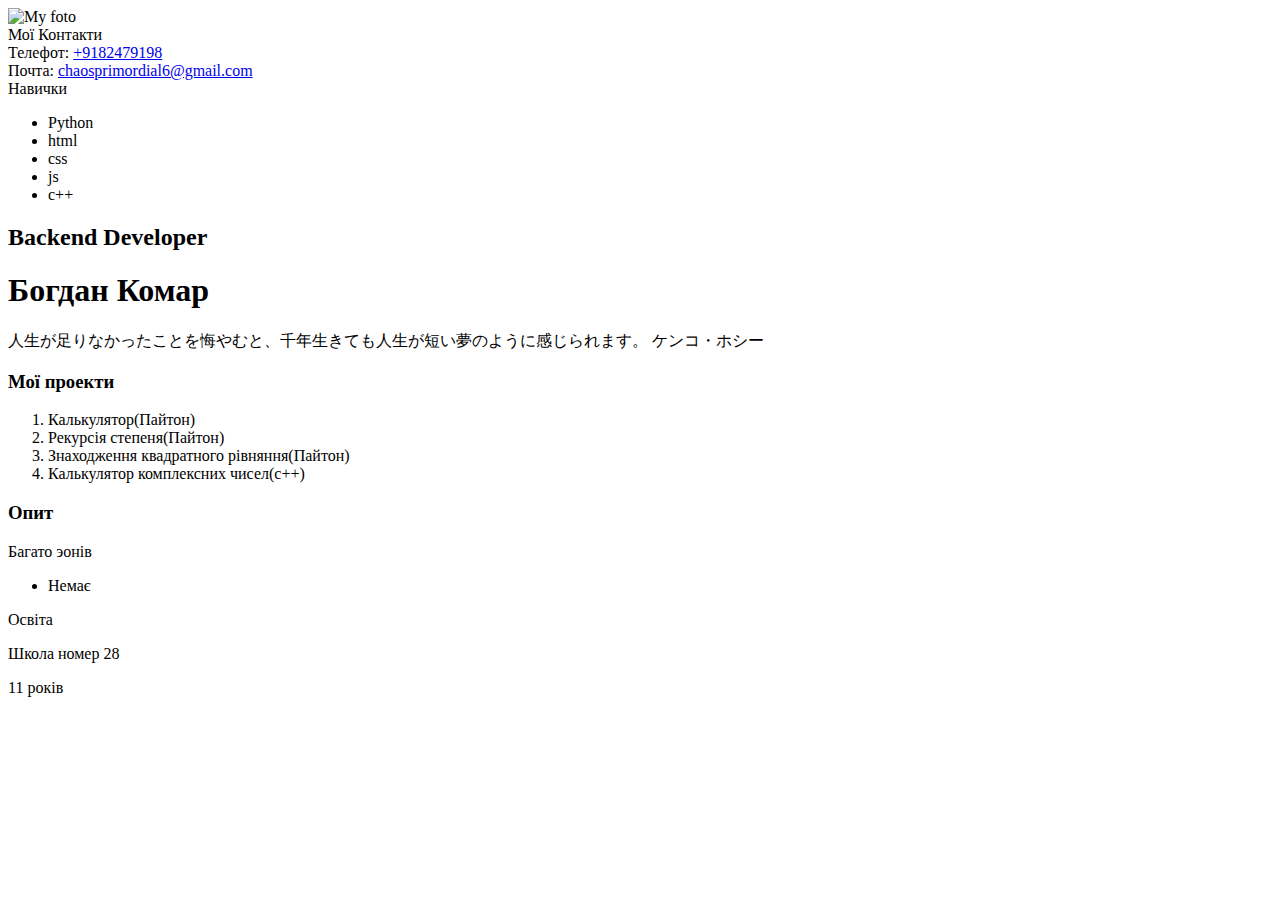
==== index.html @ e699c07f "Add files via upload" ====
<head>
  <meta charset="UTF-8" />
  <meta http-equiv="X-UA-Compatible" content="IE=edge" />
  <meta name="viewport" content="width=device-width, initial-scale=1.0" />
  <link
    href="https://fonts.googleapis.com/css?family=Montserrat:100,200,300,regular,500,600,700,800,900,100italic,200italic,300italic,italic,500italic,600italic,700italic,800italic,900italic"
    rel="stylesheet"
  />
  <link href="style.css" rel="stylesheet" type="text/css" />
  <title>Резюме</title>
</head>
<body>
  <div class="wrapper">
    <div class="sidebar">
      <div class="sidebar__my-photo">
        <img src="img.jpg" alt="My foto" />
      </div>
      <div class="sidebar__contacts contacts-sidebar">
        <label class="contacts-sidebar__label">Мої Контакти</label>
        <div class="contacts-sidebar__item">
          <span>Телефот:</span>
          <a href="tel:123" class="contacts-sidebar__number">+9182479198</a>
        </div>
        <div class="contacts-sidebar__item">
          <span>Почта:</span>
          <a
            href="mailto:chaosprimordial6@gmail.com"
            class="contacts-sidebar__email"
            >chaosprimordial6@gmail.com
          </a>
        </div>
      </div>
      <div class="sidebar__tech-skills tech-skills-sidebar">
        <label class="tech-skills-sidebar__label">Навички</label>
        <ul class="tech-skills-sidebar__list">
          <li class="tech-skills-sidebar__item">Python</li>
          <li class="tech-skills-sidebar__item">html</li>
          <li class="tech-skills-sidebar__item">css</li>
          <li class="tech-skills-sidebar__item">js</li>
          <li class="tech-skills-sidebar__item">c++</li>
        </ul>
      </div>
    </div>
    <div class="main">
      <div class="main__about-me about-me-main">
        <h2 class="about-me-main__profession">Backend Developer</h2>
        <h1 class="about-me-main__name">Богдан Комар</h1>
        <p class="about-me-main__descr">
          人生が足りなかったことを悔やむと、千年生きても人生が短い夢のように感じられます。 ケンコ・ホシー
        </p>
      </div>
      <div class="main__projects projects-main">
        <h3 class="projects-main__title">Мої проекти</h3>
        <ol class="projects-main__list">
          <li class="projects-main__item">Калькулятор(Пайтон)</li>
          <li class="projects-main__item">Рекурсія степеня(Пайтон)</li>
          <li class="projects-main__item">Знаходження квадратного рівняння(Пайтон)</li>
          <li class="projects-main__item">Калькулятор комплексних чисел(c++)</li>
        </ol>
      </div>
      <div class="main__work-experience work-experience-main">
        <h3 class="work-experience-main__title">Опит</h3>
        <div class="work-experience-main__place">
          <div class="work-experience-main__position">
            
          </div>
          <p class="work-experience-main__period">Багато эонів</p>
          <ul class="work-experience-main__list">
            <li class="work-experience-main__item">Немає</li>
          </ul>
        </div>
      <div class="main__education education-main">
        <div class="education-main__title">Освіта</div>
        <p class="education-main__period">Школа номер 28</p>
        <div class="education-main__position">11 років</div>
      </div>
    </div>
  </div>
</body>
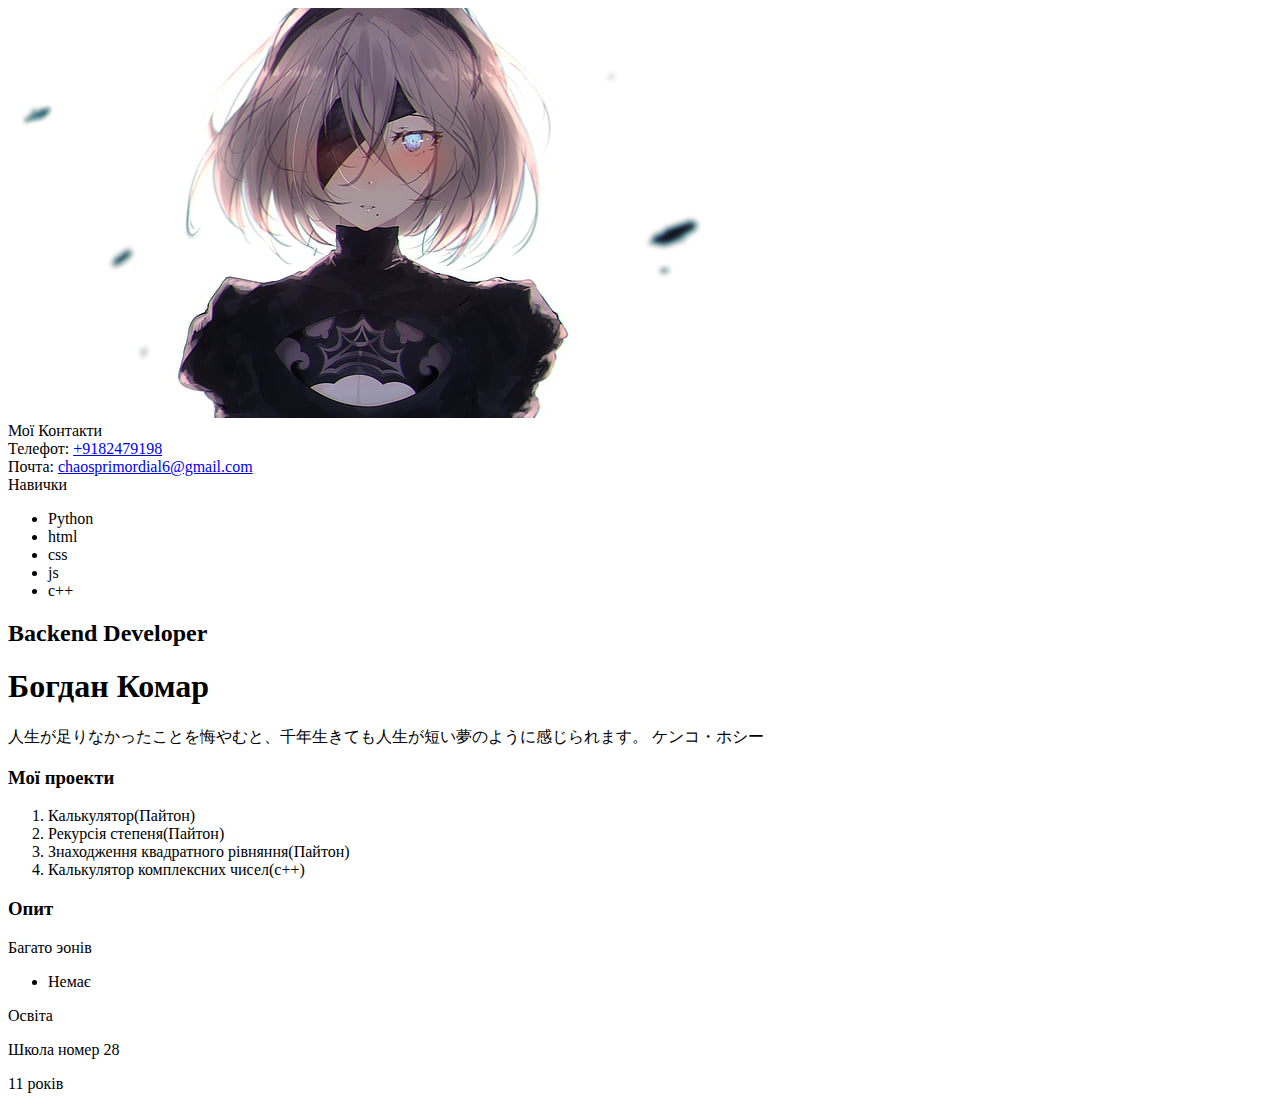
==== commit 02740db8: "Update index.html" ====
--- a/index.html
+++ b/index.html
@@ -1,3 +1,5 @@
+<!DOCTYPE html>
+<html>
 <head>
   <meta charset="UTF-8" />
   <meta http-equiv="X-UA-Compatible" content="IE=edge" />
@@ -77,3 +79,4 @@
     </div>
   </div>
 </body>
+  </html>
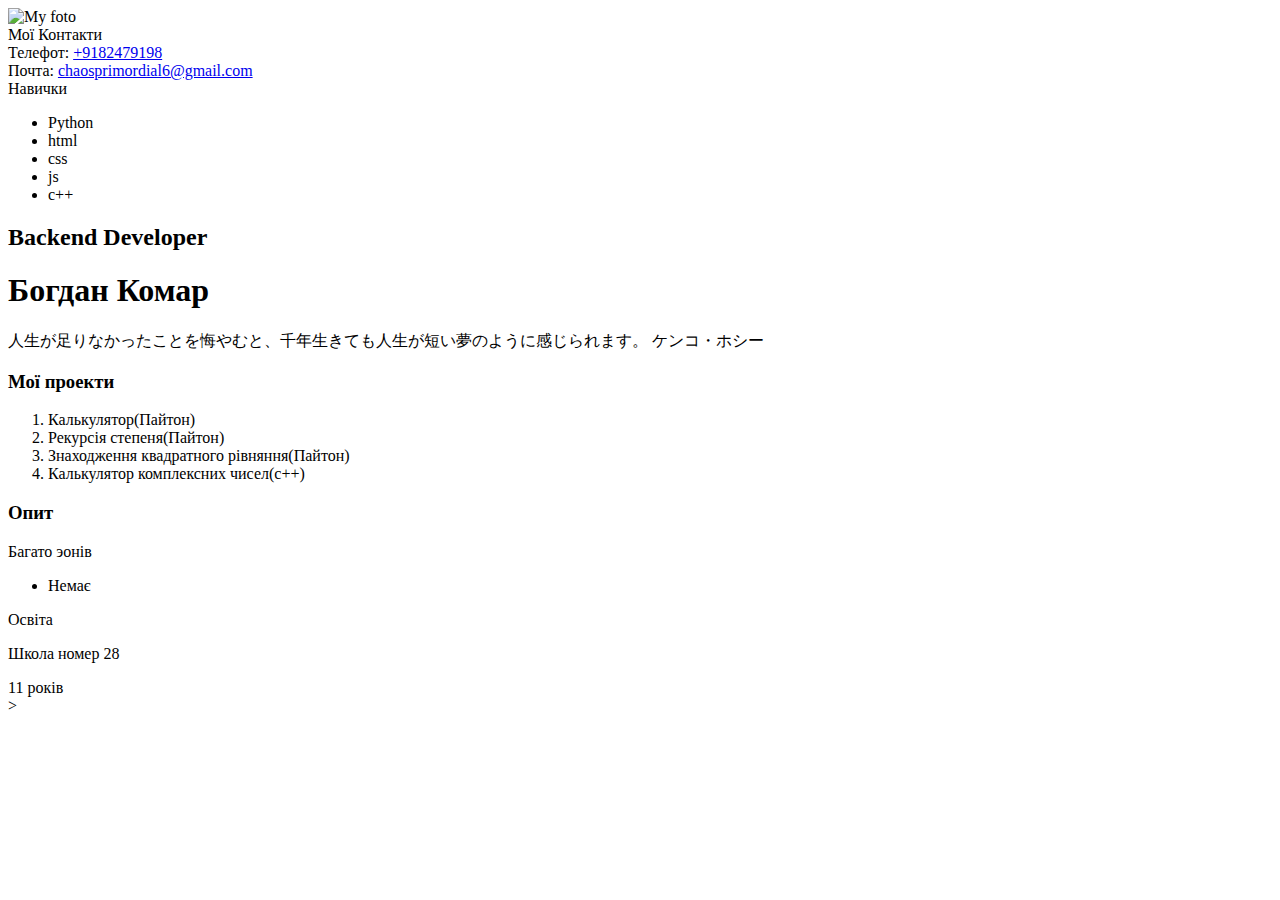
==== commit b4ffa583: "Add files via upload" ====
--- a/index.html
+++ b/index.html
@@ -79,4 +79,4 @@
     </div>
   </div>
 </body>
-  </html>
+</html>>
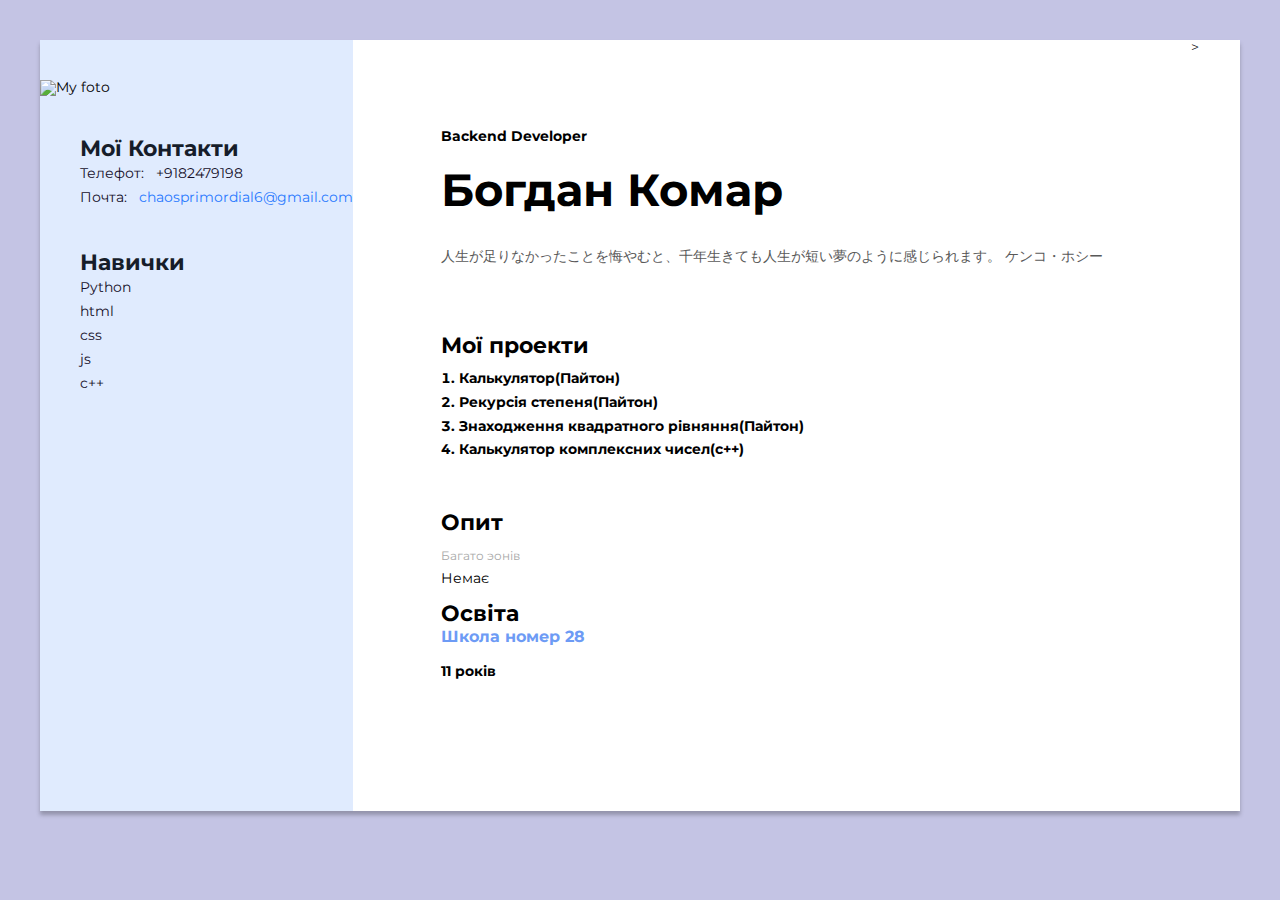
==== commit e1fd9083: "Add files via upload" ====
--- a/index.html
+++ b/index.html
@@ -8,7 +8,7 @@
     href="https://fonts.googleapis.com/css?family=Montserrat:100,200,300,regular,500,600,700,800,900,100italic,200italic,300italic,italic,500italic,600italic,700italic,800italic,900italic"
     rel="stylesheet"
   />
-  <link href="style.css" rel="stylesheet" type="text/css" />
+  <link href="css/style.css" rel="stylesheet" type="text/css" />
   <title>Резюме</title>
 </head>
 <body>
--- a/css/style.css
+++ b/css/style.css
@@ -0,0 +1,275 @@
+* {
+  padding: 0;
+  margin: 0;
+  border: 0;
+}
+*,
+*:before,
+*:after {
+  -moz-box-sizing: border-box;
+  -webkit-box-sizing: border-box;
+  box-sizing: border-box;
+}
+:focus,
+:active {
+  outline: none;
+}
+a:focus,
+a:active {
+  outline: none;
+}
+
+nav,
+footer,
+header,
+aside {
+  display: block;
+}
+
+html,
+body {
+  height: 100%;
+  width: 100%;
+  font-size: 100%;
+  line-height: 1;
+  font-size: 14px;
+  -ms-text-size-adjust: 100%;
+  -moz-text-size-adjust: 100%;
+  -webkit-text-size-adjust: 100%;
+}
+input,
+button,
+textarea {
+  font-family: inherit;
+}
+
+input::-ms-clear {
+  display: none;
+}
+button {
+  cursor: pointer;
+}
+button::-moz-focus-inner {
+  padding: 0;
+  border: 0;
+}
+a,
+a:visited {
+  text-decoration: none;
+}
+a:hover {
+  text-decoration: none;
+}
+ul li {
+  list-style: none;
+}
+img {
+  vertical-align: top;
+}
+
+h1,
+h2,
+h3,
+h4,
+h5,
+h6 {
+  font-size: inherit;
+  font-weight: 400;
+}
+
+
+body {
+  font-family: "Montserrat";
+  background-color: #c4c4e4;
+  padding: 40px;
+}
+
+.wrapper {
+  display: flex;
+  background: #ffffff;
+  max-width: 1200px;
+  margin: 0 auto;
+  box-shadow: 0px 4px 4px rgba(0, 0, 0, 0.25);
+}
+
+
+.sidebar {
+  max-width: 370px;
+  background: #e0ebfe;
+}
+.sidebar__my-photo {
+  margin-top: 40px;
+}
+.sidebar__my-photo img {
+  width: 370px;
+}
+
+.contacts-sidebar {
+  margin: 40px 0 0 40px;
+}
+.contacts-sidebar__label {
+  font-weight: 700;
+  font-size: 22px;
+  line-height: 1.2; 
+  color: #161d2a;
+  margin-bottom: 8px;
+}
+.contacts-sidebar__item span {
+  font-size: 14px;
+  line-height: 1.7; 
+  color: #16102a;
+  margin-right: 8px;
+}
+.contacts-sidebar__number {
+  font-size: 14px;
+  line-height: 1.7; 
+  color: #16102a;
+}
+.contacts-sidebar__email {
+  font-size: 14px;
+  line-height: 1.7; 
+  color: #2979ff;
+}
+.sidebar__tech-skills {
+  margin: 40px 0 0 40px;
+}
+
+.tech-skills-sidebar__label {
+  font-weight: 700;
+  font-size: 22px;
+  line-height: 1.2; 
+  color: #161d2a;
+  margin-bottom: 8px;
+}
+
+.tech-skills-sidebar__item {
+  font-size: 14px;
+  line-height: 1.7; 
+  color: #16102a;
+}
+.sidebar__soft-skills {
+  margin: 40px 0 0 40px;
+}
+
+.soft-skills-sidebar__label {
+  font-weight: 700;
+  font-size: 22px;
+  line-height: 1.2; 
+  color: #161d2a;
+  margin-bottom: 8px;
+}
+
+.soft-skills-sidebar__item {
+  font-size: 14px;
+  line-height: 1.7; 
+  color: #16102a;
+}
+
+.main {
+  padding: 88px;
+}
+.main__about-me {
+  margin-bottom: 64px;
+}
+
+.about-me-main__profession {
+  font-weight: 700;
+  font-size: 14px;
+  line-height: 1.2; 
+  margin-bottom: 18px;
+}
+.about-me-main__name {
+  font-weight: 700;
+  font-size: 45px;
+  line-height: 1.2; 
+  margin-bottom: 28px;
+}
+.about-me-main__descr {
+  font-size: 14px;
+  line-height: 1.7; /* 24px/14 */
+  color: #595959;
+}
+.main__projects {
+  margin-bottom: 48px;
+}
+
+.projects-main__title {
+  font-weight: 700;
+  font-size: 22px;
+  line-height: 1.2; /* 27px/22 */
+  margin-bottom: 8px;
+}
+.projects-main__list {
+  padding-left: 18px;
+}
+.projects-main__item {
+  font-weight: 700;
+  font-size: 14px;
+  line-height: 1.7; /* 24px/14 */
+}
+.projects-main__item span {
+  font-size: 14px;
+  line-height: 1.7; 
+  color: #595959;
+}
+.projects-main__item a {
+  font-size: 14px;
+  line-height: 1.7; 
+  text-decoration-line: underline;
+  color: #005fff;
+}
+.main__work-experience {
+  margin-bottom: 44px;
+}
+
+.work-experience-main__title {
+  font-weight: 700;
+  font-size: 22px;
+  line-height: 1.2; 
+}
+.work-experience-main__place {
+  margin-bottom: 16px;
+}
+.work-experience-main__position {
+  font-weight: 700;
+  font-size: 16px;
+  line-height: 1.2; 
+}
+.work-experience-main__position span {
+  color: #6d9bf5;
+}
+.work-experience-main__period {
+  font-size: 12px;
+  line-height: 1.2; 
+  color: #a8a8a8;
+  margin: 12px 0 8px 0;
+}
+
+.work-experience-main__duties {
+  font-size: 14px;
+  line-height: 1.7;
+  color: #595959;
+}
+
+.education-main__title {
+  font-weight: 700;
+  font-size: 22px;
+  line-height: 1.2; 
+}
+.education-main__period {
+  font-weight: 700;
+  font-size: 16px;
+  line-height: 1.2; 
+  color: #6d9bf5;
+  margin-bottom: 16px;
+}
+.education-main__position {
+  font-weight: 700;
+  font-size: 14px;
+  line-height: 1.2; 
+}
+.education-main__item {
+  font-size: 12px;
+  line-height: 1.2; 
+  margin: 12px 0 8px 0;
+}
